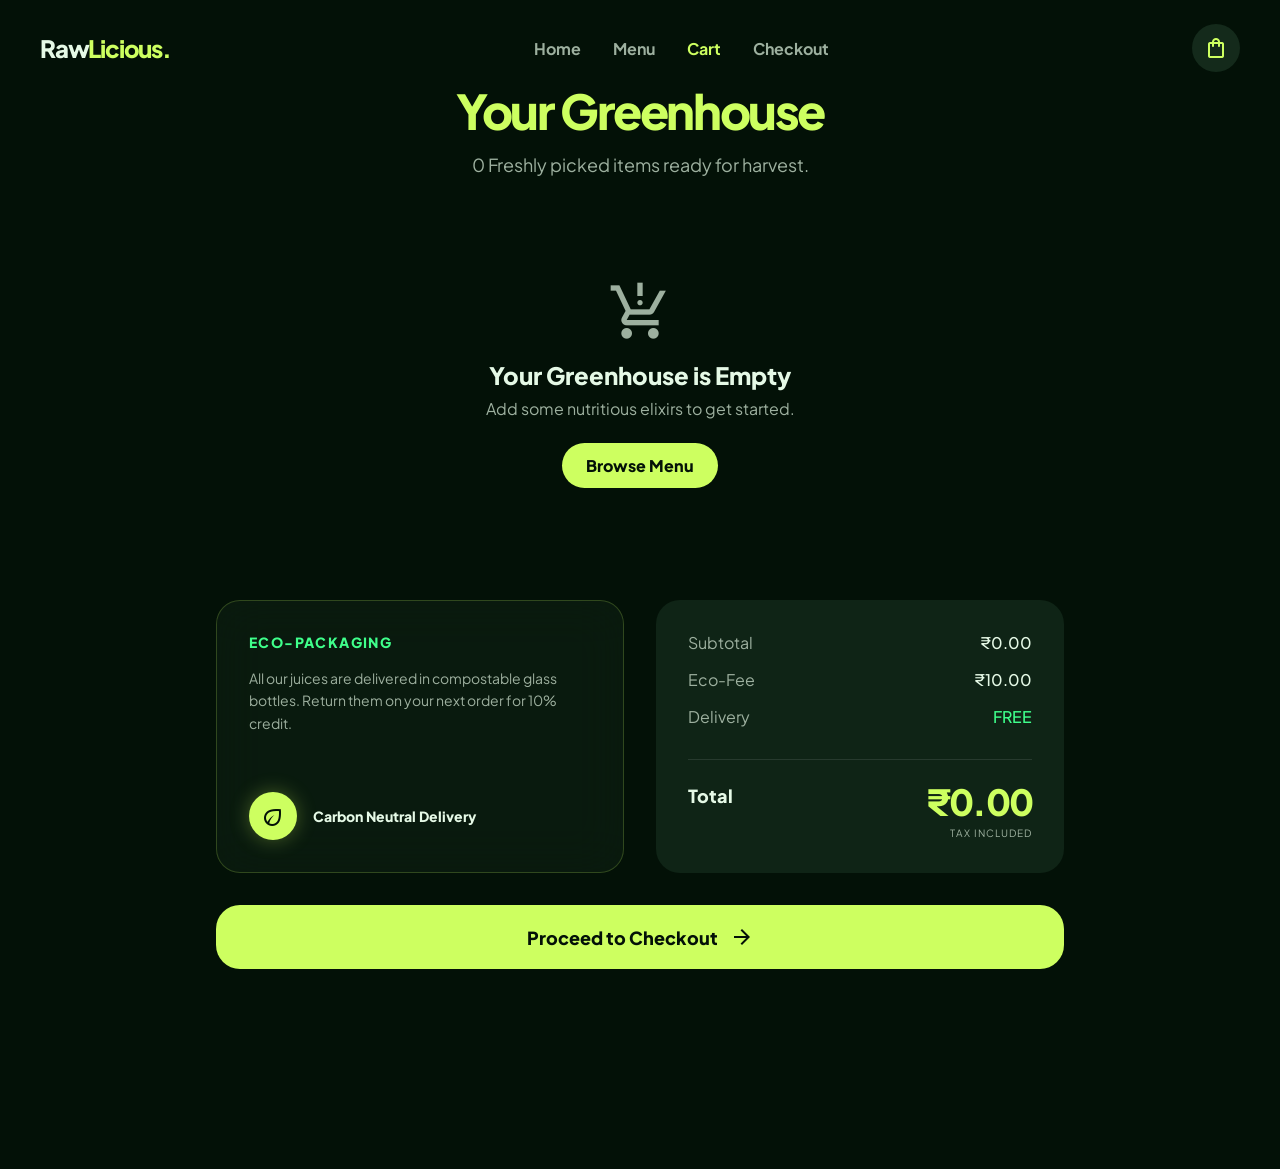
==== cart.html @ 03de0ec0 "first commit" ====
<!DOCTYPE html>
<html lang="en">
<head>
  <meta charset="UTF-8">
  <meta name="viewport" content="width=device-width, initial-scale=1.0">
  <title>Cart - Raw Licious</title>
  <link rel="stylesheet" href="css/styles.css">
  <style>
    .cart-grid {
      display: grid;
      grid-template-columns: 1fr;
      gap: 32px;
      margin-top: 48px;
    }
    @media(min-width: 768px) {
      .cart-grid { grid-template-columns: 1fr 1fr; }
    }
  </style>
</head>
<body>
  <!-- Navbar -->
  <nav class="navbar" id="navbar">
    <div class="nav-content">
      <a href="index.html" class="logo">Raw<span>Licious.</span></a>
      <div class="nav-links">
        <a href="index.html" class="nav-link">Home</a>
        <a href="menu.html" class="nav-link">Menu</a>
        <a href="cart.html" class="nav-link active">Cart</a>
        <a href="checkout.html" class="nav-link">Checkout</a>
      </div>
      <a href="cart.html" class="nav-cart">
        <span class="material-symbols-outlined">shopping_bag</span>
        <span class="cart-badge">3</span>
      </a>
    </div>
  </nav>

  <main class="pt-navbar section-padding">
    <div class="container container-sm">
      <div style="margin-bottom: 40px; text-align: center;">
        <h2 style="font-size: 3rem; font-weight: 900; color: var(--primary); margin-bottom: 12px; letter-spacing: -0.05em;">Your Greenhouse</h2>
        <p id="cartTitleCount" style="color: var(--on-surface-variant); font-size: 1.125rem;">0 Freshly picked items ready for harvest.</p>
      </div>

      <div class="flex flex-col gap-6" id="cartItems">
         <!-- Dynamic Cart Items Injected Here -->
      </div>

      <div class="cart-grid">
        <div class="glass-card flex flex-col justify-between" style="padding: 32px; border-color: rgba(205,255,96,0.2);">
          <div>
            <h4 style="font-size: 0.875rem; font-weight: 800; text-transform: uppercase; letter-spacing: 0.1em; color: var(--secondary); margin-bottom: 16px;">Eco-Packaging</h4>
            <p style="color: var(--on-surface-variant); font-size: 0.875rem; line-height: 1.6;">All our juices are delivered in compostable glass bottles. Return them on your next order for 10% credit.</p>
          </div>
          <div class="flex items-center gap-4" style="margin-top: 32px;">
            <div style="width: 48px; height: 48px; border-radius: 50%; background: var(--primary); color: var(--surface-dim); display: flex; align-items: center; justify-content: center; box-shadow: 0 0 20px rgba(205,255,96,0.3);">
              <span class="material-symbols-outlined">eco</span>
            </div>
            <span style="font-size: 0.875rem; font-weight: 800;">Carbon Neutral Delivery</span>
          </div>
        </div>

        <div style="background: var(--surface-container-high); padding: 32px; border-radius: 24px; display: flex; flex-direction: column; gap: 16px;">
          <div class="flex justify-between" style="color: var(--on-surface-variant);">
            <span>Subtotal</span>
            <span id="cartSubtotal" style="color: var(--on-surface); font-weight: 500;">₹0.00</span>
          </div>
          <div class="flex justify-between" style="color: var(--on-surface-variant);">
            <span>Eco-Fee</span>
            <span id="ecoFeeDisplay" style="color: var(--on-surface); font-weight: 500;">₹10.00</span>
          </div>
          <div class="flex justify-between" style="color: var(--on-surface-variant);">
            <span>Delivery</span>
            <span style="color: var(--secondary); font-weight: 500;">FREE</span>
          </div>
          
          <div class="flex justify-between items-end" style="padding-top: 24px; margin-top: 16px; border-top: 1px solid rgba(255,255,255,0.1);">
            <span style="font-size: 1.125rem; font-weight: 800;">Total</span>
            <div style="text-align: right;">
              <span id="cartTotal" style="display: block; font-size: 2.25rem; font-weight: 900; color: var(--primary); letter-spacing: -0.05em; line-height: 1;">₹0.00</span>
              <span style="font-size: 0.625rem; text-transform: uppercase; letter-spacing: 0.1em; color: var(--on-surface-variant);">Tax Included</span>
            </div>
          </div>
        </div>
      </div>

      <a href="checkout.html" class="btn-primary" style="width: 100%; margin-top: 32px; gap: 12px;">
        Proceed to Checkout
        <span class="material-symbols-outlined">arrow_forward</span>
      </a>
    </div>
  </main>

  <!-- Bottom Nav (Mobile) -->
  <nav class="bottom-nav">
    <a href="index.html" class="bottom-nav-item">
      <span class="material-symbols-outlined">home</span>
      <span>Home</span>
    </a>
    <a href="menu.html" class="bottom-nav-item">
      <span class="material-symbols-outlined">restaurant_menu</span>
      <span>Menu</span>
    </a>
    <a href="cart.html" class="bottom-nav-item active">
      <span class="material-symbols-outlined">shopping_cart</span>
      <span>Cart</span>
    </a>
    <a href="checkout.html" class="bottom-nav-item">
      <span class="material-symbols-outlined">credit_card</span>
      <span>Checkout</span>
    </a>
  </nav>

  <script src="js/main.js"></script>
</body>
</html>
---- css/styles.css ----
@import url('https://fonts.googleapis.com/css2?family=Plus+Jakarta+Sans:wght@400;500;700;800;900&display=swap');
@import url('https://fonts.googleapis.com/css2?family=Material+Symbols+Outlined:opsz,wght,FILL,GRAD@24,400,0,0');

:root {
  --primary: #cdff60;
  --primary-dim: #b4f012;
  --secondary: #3fff8b;
  --tertiary: #8ff2ff;
  --surface: #031107;
  --surface-dim: #031107;
  --surface-container-high: #0f2416;
  --surface-container-highest: #142a1b;
  --surface-container-low: #06170b;
  --surface-container-lowest: #000000;
  --on-surface: #e5f9e6;
  --on-surface-variant: #9db09f;
  --error: #ff7351;
  --error-dim: #d53d18;
  --outline-variant: #3b4c3e;
}

* {
  margin: 0;
  padding: 0;
  box-sizing: border-box;
}

html,
body {
  overflow-x: hidden;
  max-width: 100vw;
}

body {
  font-family: 'Plus Jakarta Sans', sans-serif;
  background-color: var(--surface);
  color: var(--on-surface);
  min-height: 100vh;
  padding-bottom: 120px;
}

::selection {
  background-color: var(--primary);
  color: #466100;
}

a {
  text-decoration: none;
  color: inherit;
}

button {
  cursor: pointer;
  border: none;
  background: none;
  font-family: inherit;
}

/* Typography */
.text-transparent {
  color: transparent;
}

.bg-clip-text {
  -webkit-background-clip: text;
  background-clip: text;
}

.bg-gradient-primary {
  background-image: linear-gradient(to bottom right, var(--primary), var(--secondary), var(--tertiary));
}

/* Layout Utilities */
.container {
  max-width: 1200px;
  margin: 0 auto;
  padding: 0 24px;
}

.container-sm {
  max-width: 896px;
  margin: 0 auto;
  padding: 0 24px;
}

.pt-navbar {
  padding-top: 96px;
}

/* Flexbox */
.flex {
  display: flex;
}

.flex-col {
  flex-direction: column;
}

.items-center {
  align-items: center;
}

.justify-between {
  justify-content: space-between;
}

.justify-center {
  justify-content: center;
}

.gap-2 {
  gap: 8px;
}

.gap-4 {
  gap: 16px;
}

.gap-6 {
  gap: 24px;
}

.gap-8 {
  gap: 32px;
}

/* Grid */
.grid {
  display: grid;
}

.grid-cols-1 {
  grid-template-columns: repeat(1, minmax(0, 1fr));
}

@media (min-width: 768px) {
  .md\:grid-cols-2 {
    grid-template-columns: repeat(2, minmax(0, 1fr));
  }

  .md\:grid-cols-3 {
    grid-template-columns: repeat(3, minmax(0, 1fr));
  }

  .md\:grid-cols-4 {
    grid-template-columns: repeat(4, minmax(0, 1fr));
  }

  .md\:row-span-2 {
    grid-row: span 2 / span 2;
  }

  .md\:col-span-2 {
    grid-column: span 2 / span 2;
  }
}

@media (min-width: 1024px) {
  .lg\:grid-cols-3 {
    grid-template-columns: repeat(3, minmax(0, 1fr));
  }
}

@media (min-width: 1280px) {
  .xl\:grid-cols-4 {
    grid-template-columns: repeat(4, minmax(0, 1fr));
  }
}

/* Glassmorphism Components */
.glass-card,
.glass-panel {
  background: rgba(20, 42, 27, 0.4);
  backdrop-filter: blur(24px);
  -webkit-backdrop-filter: blur(24px);
  border: 1px solid rgba(205, 255, 96, 0.1);
  border-radius: 24px;
}

/* Buttons */
.btn-primary {
  background-color: var(--primary);
  color: var(--surface-dim);
  padding: 20px 40px;
  border-radius: 24px;
  font-size: 1.125rem;
  font-weight: 800;
  transition: all 0.3s;
  display: inline-flex;
  align-items: center;
  justify-content: center;
}

.btn-primary:hover {
  box-shadow: 0 0 30px rgba(205, 255, 96, 0.3);
}

.btn-primary:active {
  transform: scale(0.95);
}

.btn-secondary {
  border: 1px solid rgba(255, 255, 255, 0.05);
  color: var(--on-surface);
  padding: 20px 40px;
  border-radius: 24px;
  font-size: 1.125rem;
  font-weight: 700;
  transition: all 0.3s;
  background: rgba(20, 42, 27, 0.4);
  backdrop-filter: blur(24px);
}

.btn-secondary:hover {
  background: var(--surface-container-high);
}

/* Form inputs */
.input-field {
  background-color: var(--surface-container-highest);
  border: 1px solid rgba(255, 255, 255, 0.1);
  color: var(--on-surface);
  border-radius: 24px;
  padding: 16px 24px;
  font-size: 1rem;
  outline: none;
  font-family: inherit;
  width: 100%;
}

.input-field:focus {
  box-shadow: 0 0 0 2px var(--primary);
}

/* Specific elements */
.text-glow {
  text-shadow: 0 0 20px rgba(205, 255, 96, 0.4);
}

.juice-pulse {
  animation: breathe 4s ease-in-out infinite;
}

@keyframes breathe {

  0%,
  100% {
    transform: scale(1);
  }

  50% {
    transform: scale(1.05);
  }
}

.no-scrollbar::-webkit-scrollbar {
  display: none;
}

.no-scrollbar {
  -ms-overflow-style: none;
  scrollbar-width: none;
}

.material-symbols-outlined {
  font-variation-settings: 'FILL' 0, 'wght' 400, 'GRAD' 0, 'opsz' 24;
}

/* Navbar */
.navbar {
  position: fixed;
  top: 0;
  width: 100%;
  padding: 24px;
  z-index: 50;
  transition: all 0.3s;
}

.navbar.scrolled {
  background: rgba(3, 17, 7, 0.8);
  backdrop-filter: blur(24px);
  padding: 16px 24px;
  border-bottom: 1px solid rgba(255, 255, 255, 0.05);
}

.nav-content {
  display: flex;
  justify-content: space-between;
  align-items: center;
  max-width: 1200px;
  margin: 0 auto;
}

.logo {
  font-weight: 900;
  font-size: 1.5rem;
  letter-spacing: -0.05em;
  color: var(--on-surface);
}

.logo span {
  color: var(--primary);
}

.nav-links {
  display: none;
  gap: 32px;
}

@media (min-width: 768px) {
  .nav-links {
    display: flex;
  }
}

.nav-link {
  font-weight: 700;
  color: var(--on-surface-variant);
  transition: color 0.3s;
}

.nav-link:hover,
.nav-link.active {
  color: var(--primary);
}

.nav-cart {
  position: relative;
  width: 48px;
  height: 48px;
  display: flex;
  align-items: center;
  justify-content: center;
  background: var(--surface-container-highest);
  border-radius: 50%;
  color: var(--primary);
  transition: all 0.3s;
}

.nav-cart:hover {
  background: var(--primary);
  color: var(--surface-dim);
}

.cart-badge {
  position: absolute;
  top: 0;
  right: 0;
  background: var(--error);
  color: #fff;
  font-size: 0.65rem;
  font-weight: 900;
  width: 18px;
  height: 18px;
  display: flex;
  align-items: center;
  justify-content: center;
  border-radius: 50%;
  border: 2px solid var(--surface);
}

/* Bottom Nav */
.bottom-nav {
  position: fixed;
  bottom: 24px;
  left: 50%;
  transform: translateX(-50%);
  z-index: 50;
  display: flex;
  align-items: center;
  gap: 8px;
  padding: 12px;
  background: rgba(20, 42, 27, 0.7);
  backdrop-filter: blur(24px);
  border: 1px solid rgba(255, 255, 255, 0.1);
  border-radius: 9999px;
}

@media (min-width: 768px) {
  .bottom-nav {
    display: none;
  }
}

.bottom-nav-item {
  display: flex;
  flex-direction: column;
  align-items: center;
  padding: 12px 24px;
  border-radius: 9999px;
  color: var(--on-surface-variant);
  transition: all 0.3s;
  gap: 4px;
}

.bottom-nav-item.active {
  background: var(--primary);
  color: var(--surface-dim);
}

.bottom-nav-item span {
  font-size: 0.75rem;
  font-weight: 700;
}

/* Home Page Utilities */
.hero-section {
  position: relative;
  min-height: 751px;
  display: flex;
  align-items: center;
  justify-content: center;
  overflow: hidden;
  padding: 0 24px;
}

.hero-bg {
  position: absolute;
  inset: 0;
  z-index: 0;
}

.hero-bg img {
  width: 100%;
  height: 100%;
  object-fit: cover;
  opacity: 0.4;
  transform: scale(1.1);
}

.hero-overlay {
  position: absolute;
  inset: 0;
  background: linear-gradient(to bottom, transparent, rgba(3, 17, 7, 0.6), var(--surface));
}

.hero-content {
  position: relative;
  z-index: 10;
  text-align: center;
  max-width: 896px;
  margin: 0 auto;
}

.hero-badge {
  display: inline-block;
  padding: 6px 16px;
  border-radius: 9999px;
  background: rgba(205, 255, 96, 0.1);
  border: 1px solid rgba(205, 255, 96, 0.2);
  color: var(--primary);
  font-size: 0.875rem;
  font-weight: 800;
  text-transform: uppercase;
  letter-spacing: 0.1em;
  margin-bottom: 24px;
}

.hero-title {
  font-size: 3rem;
  font-weight: 900;
  letter-spacing: -0.05em;
  color: var(--on-surface);
  line-height: 1.1;
  margin-bottom: 32px;
}

@media(min-width: 768px) {
  .hero-title {
    font-size: 6rem;
    line-height: 0.9;
  }
}

.hero-desc {
  font-size: 1.125rem;
  color: var(--on-surface-variant);
  max-width: 672px;
  margin: 0 auto 48px;
  line-height: 1.6;
}

@media(min-width: 768px) {
  .hero-desc {
    font-size: 1.25rem;
  }
}

.section-padding {
  padding: 80px 24px;
}

.bg-surface-low {
  background: var(--surface-container-low);
}

/* Menu Categories */
.category-nav {
  display: flex;
  gap: 16px;
  margin-bottom: 40px;
  overflow-x: auto;
  padding-bottom: 16px;
}

.category-btn {
  padding: 8px 24px;
  border-radius: 999px;
  font-weight: 800;
  font-size: 0.8125rem;
  white-space: nowrap;
  transition: all 0.3s cubic-bezier(0.4, 0, 0.2, 1);
  background: rgba(255, 255, 255, 0.03);
  color: var(--on-surface-variant);
  backdrop-filter: blur(12px);
  border: 1px solid rgba(255, 255, 255, 0.05);
}

.category-btn:hover {
  color: var(--primary);
  background: rgba(205, 255, 96, 0.05);
  border-color: rgba(205, 255, 96, 0.2);
  transform: translateY(-2px);
}

.category-btn.active {
  background: rgba(205, 255, 96, 0.15);
  color: var(--primary);
  border: 1px solid rgba(205, 255, 96, 0.5);
  box-shadow: 0 4px 20px rgba(205, 255, 96, 0.15);
}

/* Menu items */
.menu-item {
  position: relative;
  display: flex;
  flex-direction: column;
  height: 100%;
}

.menu-img-wrap {
  position: relative;
  aspect-ratio: 4/5;
  border-radius: 24px;
  overflow: hidden;
  margin-bottom: 24px;
  padding: 4px;
}

.menu-img-wrap img {
  width: 100%;
  height: 100%;
  object-fit: cover;
  border-radius: 20px;
  transition: transform 0.7s;
}

.menu-item:hover .menu-img-wrap img {
  transform: scale(1.05);
}

.size-selector {
  display: flex;
  flex-wrap: wrap;
  gap: 6px;
  margin-top: auto;
  margin-bottom: 16px;
}

.size-btn {
  padding: 6px 12px;
  border-radius: 8px;
  font-size: 0.75rem;
  font-weight: 700;
  color: var(--on-surface-variant);
  background: rgba(255, 255, 255, 0.05);
  border: 1px solid rgba(255, 255, 255, 0.05);
  transition: all 0.2s;
  white-space: nowrap;
}

.size-btn:hover {
  background: rgba(255, 255, 255, 0.1);
}

.size-btn.active {
  background: var(--primary);
  border-color: var(--primary);
  color: var(--surface-dim);
}

/* Infinite Scrolling Marquee */
.marquee-container {
  overflow-x: auto;
  width: 100%;
  position: relative;
  -webkit-mask-image: linear-gradient(to right, transparent, black 10%, black 90%, transparent);
  mask-image: linear-gradient(to right, transparent, black 10%, black 90%, transparent);
  scroll-behavior: smooth;
  scroll-snap-type: x mandatory;
}

.marquee-content {
  display: flex;
  width: max-content;
}

/* Category Row Modern UI/UX Layout */
.category-row-wrapper {
  display: flex;
  flex-direction: column;
  gap: 24px;
}

.category-marquee-wrapper {
  width: 100%;
  min-width: 0;
}

/* Base Mobile-First Styles for Components */

/* Category Side Card */
.category-side-card {
  display: flex;
  flex-direction: row;
  align-items: center;
  gap: 12px;
  padding: 12px;
  border-radius: 16px;
  width: 100%;
  box-sizing: border-box;
  position: relative;
  overflow: hidden;
}

.category-img-container {
  width: 80px;
  height: 80px;
  flex-shrink: 0;
  border-radius: 12px;
  overflow: hidden;
  box-shadow: 0 4px 12px rgba(0, 0, 0, 0.5);
  position: relative;
  z-index: 1;
}

.category-content {
  flex: 1;
  display: flex;
  flex-direction: column;
  position: relative;
  z-index: 1;
  min-width: 0;
  /* Prevents flex blowout on text */
}

.category-title {
  font-size: 1.125rem;
  font-weight: 900;
  color: #fff;
  margin-bottom: 2px;
  line-height: 1.2;
  white-space: nowrap;
  overflow: hidden;
  text-overflow: ellipsis;
}

.category-desc {
  font-size: 0.75rem;
  color: rgba(255, 255, 255, 0.7);
  margin-bottom: 8px;
  display: -webkit-box;
  -webkit-line-clamp: 2;
  -webkit-box-orient: vertical;
  overflow: hidden;
}

.category-tags {
  display: none;
}

.category-btn {
  display: inline-flex;
  align-items: center;
  gap: 4px;
  color: #000;
  background: var(--primary, #cdff60);
  padding: 6px 12px;
  border-radius: 999px;
  font-weight: 800;
  font-size: 0.75rem;
  width: fit-content;
  transition: transform 0.2s ease;
}

/* Marquee Product Card */
.marquee-product-card {
  min-width: 140px;
  width: 140px;
  padding: 10px;
  border-radius: 16px;
  margin-right: 12px;
  display: flex;
  flex-direction: column;
  justify-content: space-between;
  box-sizing: border-box;
  scroll-snap-align: start;
}

.marquee-product-img {
  width: 100%;
  height: 100px;
  object-fit: cover;
  border-radius: 12px;
}

.marquee-product-title {
  font-size: 0.875rem;
  white-space: normal;
}

/* Menu Page Grid Item Card */
.menu-item-card {
  display: flex;
  flex-direction: row;
  align-items: center;
  gap: 16px;
  padding: 12px;
  border-radius: 16px;
  height: 100%;
}

.menu-item-img-wrap {
  width: 100px;
  height: 100px;
  flex-shrink: 0;
  border-radius: 12px;
  overflow: hidden;
  padding: 0;
  margin-bottom: 0;
}

.menu-item-img-wrap img {
  border-radius: 12px;
}

.menu-item-content {
  flex: 1;
  display: flex;
  flex-direction: column;
}

.menu-item-title {
  font-size: 1.125rem;
  margin-bottom: 4px;
}

.menu-item-desc {
  font-size: 0.75rem;
  margin-bottom: 12px;
}

.menu-item-price-row {
  margin-top: auto;
}

@media (min-width: 768px) {

  /* Menu Page Item */
  .menu-item-card {
    flex-direction: column;
    align-items: stretch;
    padding: 24px;
    border-radius: 32px;
  }

  .menu-item-img-wrap {
    width: 100%;
    aspect-ratio: 4/5;
    height: auto;
    border-radius: 24px;
    padding: 0;
    margin-bottom: 24px;
    overflow: hidden;
  }

  .menu-item-img-wrap img {
    border-radius: 24px;
    transition: transform 0.7s;
  }
  
  .menu-item-card:hover .menu-item-img-wrap img {
    transform: scale(1.05);
  }

  .menu-item-title {
    font-size: 1.25rem;
    margin-bottom: 8px;
  }

  .menu-item-desc {
    font-size: 0.875rem;
    margin-bottom: 16px;
  }

  /* Marquee Item */
  .marquee-product-card {
    min-width: 260px;
    width: 260px;
    padding: 16px;
    border-radius: 20px;
    margin-right: 20px;
  }

  .marquee-product-img {
    height: 100%;
    aspect-ratio: 1;
  }

  .marquee-product-title {
    font-size: 1.125rem;
  }
}

@media (min-width: 1024px) {
  .category-row-wrapper {
    flex-direction: row;
    align-items: stretch;
  }

  .category-side-card {
    flex-direction: column;
    justify-content: space-between;
    align-items: stretch;
    min-width: 320px;
    max-width: 320px;
    padding: 32px;
    border-radius: 32px;
  }

  .category-img-container {
    width: 64px;
    height: 64px;
    border-radius: 16px;
    margin-bottom: 24px;
  }

  .category-content {
    flex: none;
  }

  .category-title {
    font-size: 2rem;
    margin-bottom: 12px;
  }

  .category-desc {
    font-size: 1rem;
    margin-bottom: 32px;
    -webkit-line-clamp: unset;
  }

  .category-tags {
    display: flex;
    flex-direction: column;
    gap: 12px;
    margin-bottom: 32px;
  }

  .category-btn {
    margin-top: auto;
    padding: 14px 28px;
    font-size: 0.875rem;
  }

  .category-marquee-wrapper {
    flex: 1;
  }
}

.group-hover-scale {
  transition: transform 0.5s ease;
}

.category-side-card:hover .group-hover-scale {
  transform: scale(1.1);
}

/* Custom Dropdown Styling (Cart Page) */
.custom-details-dropdown summary::-webkit-details-marker {
  display: none;
}
.custom-details-dropdown summary {
  list-style: none;
  user-select: none;
}
.custom-details-dropdown summary:focus {
  outline: none;
}
.custom-details-dropdown[open] summary span {
  transform: rotate(180deg);
}
.custom-details-dropdown summary span {
  transition: transform 0.3s ease;
}
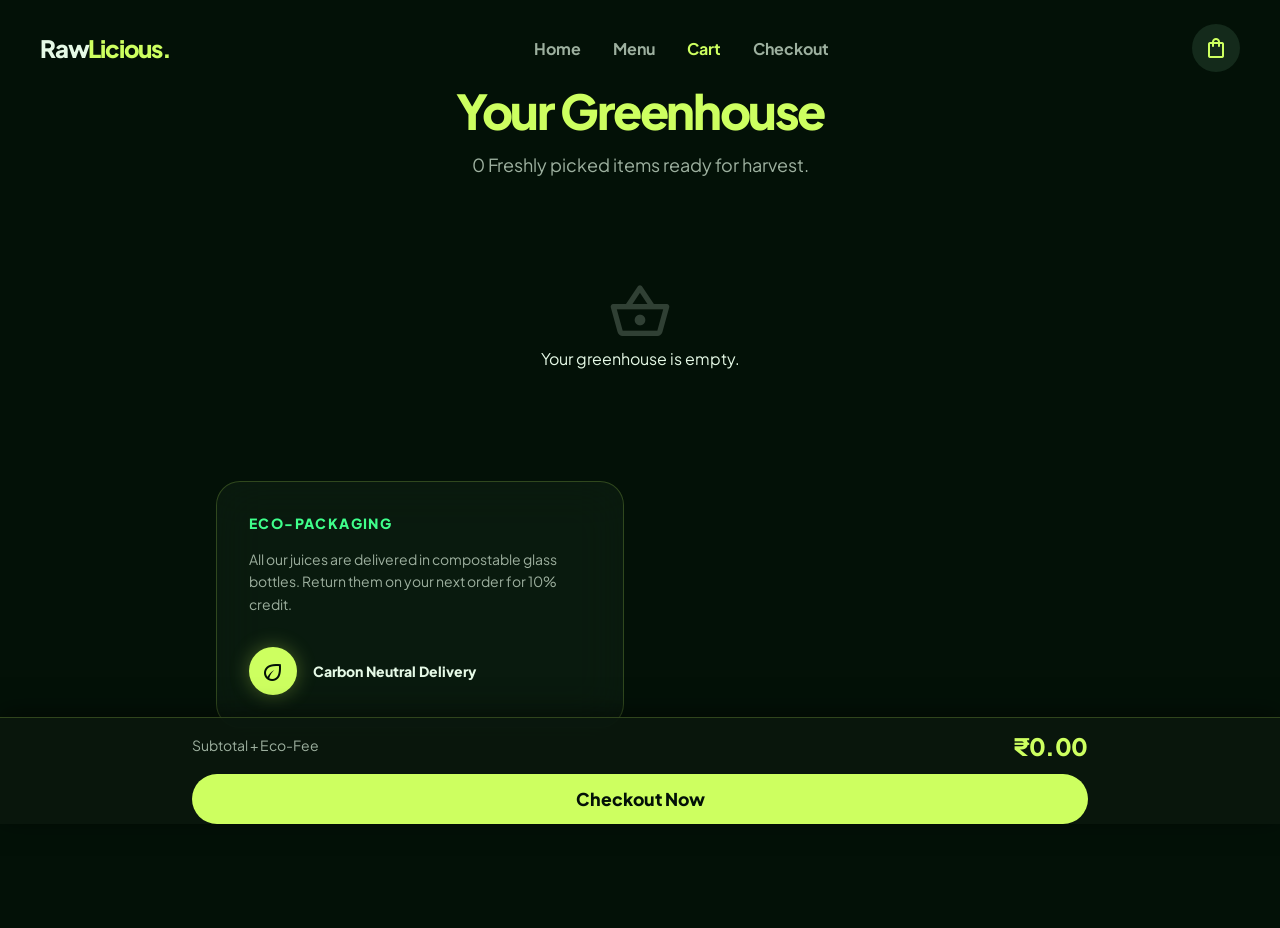
==== commit 9fb70d6a: "Implement mobile-first architectural updates: 2-column responsive product grids, Menu page Customiza" ====
--- a/cart.html
+++ b/cart.html
@@ -60,34 +60,26 @@
           </div>
         </div>
 
-        <div style="background: var(--surface-container-high); padding: 32px; border-radius: 24px; display: flex; flex-direction: column; gap: 16px;">
-          <div class="flex justify-between" style="color: var(--on-surface-variant);">
-            <span>Subtotal</span>
-            <span id="cartSubtotal" style="color: var(--on-surface); font-weight: 500;">₹0.00</span>
+        <div style="padding-bottom: 240px;"> <!-- Buffer for sticky bar --> 
+        </div>
+      </div>
+    </div>
+    
+    <!-- Sticky Summary Bar -->
+    <div style="position: fixed; bottom: 76px; left: 0; right: 0; background: rgba(10,24,14,0.9); backdrop-filter: blur(16px); -webkit-backdrop-filter: blur(16px); border-top: 1px solid rgba(205,255,96,0.2); padding: 16px 24px env(safe-area-inset-bottom, 16px) 24px; z-index: 900; box-shadow: 0 -4px 24px rgba(0,0,0,0.5);">
+      <div class="container container-sm" style="padding: 0;">
+        <div class="flex justify-between items-end" style="margin-bottom: 16px;">
+          <div>
+            <span style="font-size: 0.875rem; color: var(--on-surface-variant);">Subtotal + Eco-Fee</span>
           </div>
-          <div class="flex justify-between" style="color: var(--on-surface-variant);">
-            <span>Eco-Fee</span>
-            <span id="ecoFeeDisplay" style="color: var(--on-surface); font-weight: 500;">₹10.00</span>
-          </div>
-          <div class="flex justify-between" style="color: var(--on-surface-variant);">
-            <span>Delivery</span>
-            <span style="color: var(--secondary); font-weight: 500;">FREE</span>
-          </div>
-          
-          <div class="flex justify-between items-end" style="padding-top: 24px; margin-top: 16px; border-top: 1px solid rgba(255,255,255,0.1);">
-            <span style="font-size: 1.125rem; font-weight: 800;">Total</span>
-            <div style="text-align: right;">
-              <span id="cartTotal" style="display: block; font-size: 2.25rem; font-weight: 900; color: var(--primary); letter-spacing: -0.05em; line-height: 1;">₹0.00</span>
-              <span style="font-size: 0.625rem; text-transform: uppercase; letter-spacing: 0.1em; color: var(--on-surface-variant);">Tax Included</span>
-            </div>
+          <div style="text-align: right;">
+            <span id="cartTotal" style="display: block; font-size: 1.5rem; font-weight: 900; color: var(--primary); letter-spacing: -0.02em; line-height: 1;">₹0.00</span>
           </div>
         </div>
+        <a href="checkout.html" class="btn-primary" style="width: 100%; border-radius: 999px; padding: 14px; font-size: 1.1rem; justify-content: center;">
+          Checkout Now
+        </a>
       </div>
-
-      <a href="checkout.html" class="btn-primary" style="width: 100%; margin-top: 32px; gap: 12px;">
-        Proceed to Checkout
-        <span class="material-symbols-outlined">arrow_forward</span>
-      </a>
     </div>
   </main>
 
--- a/css/styles.css
+++ b/css/styles.css
@@ -788,7 +788,7 @@
     border-radius: 24px;
     transition: transform 0.7s;
   }
-  
+
   .menu-item-card:hover .menu-item-img-wrap img {
     transform: scale(1.05);
   }
@@ -890,16 +890,224 @@
 .custom-details-dropdown summary::-webkit-details-marker {
   display: none;
 }
+
 .custom-details-dropdown summary {
   list-style: none;
   user-select: none;
 }
+
 .custom-details-dropdown summary:focus {
   outline: none;
 }
-.custom-details-dropdown[open] summary span {
+
+.custom-details-dropdown[open] summary span:last-child {
   transform: rotate(180deg);
 }
-.custom-details-dropdown summary span {
+
+.custom-details-dropdown summary span:last-child {
+  display: inline-block;
   transition: transform 0.3s ease;
+}
+
+/* Smart Checkout Modal Styles */
+.modal-overlay {
+  position: fixed;
+  inset: 0;
+  background: rgba(0, 0, 0, 0.8);
+  backdrop-filter: blur(12px);
+  z-index: 10000;
+  display: none;
+  align-items: center;
+  justify-content: center;
+  padding: 20px;
+}
+
+.modal-overlay.active {
+  display: flex;
+}
+
+.checkout-modal-card {
+  width: 100%;
+  max-width: 480px;
+  max-height: 90vh;
+  overflow-y: auto;
+  border-radius: 32px;
+  background: rgba(15, 36, 22, 0.95);
+  border: 1px solid rgba(205, 255, 96, 0.2);
+  padding: 32px;
+  position: relative;
+  box-shadow: 0 24px 64px rgba(0, 0, 0, 0.5);
+}
+
+.modal-step {
+  display: none;
+  animation: fadeIn 0.4s ease;
+}
+
+.modal-step.active {
+  display: block;
+}
+
+.address-option-card {
+  background: rgba(255, 255, 255, 0.05);
+  border: 1px solid rgba(255, 255, 255, 0.1);
+  border-radius: 16px;
+  padding: 16px;
+  margin-bottom: 12px;
+  cursor: pointer;
+  transition: all 0.3s;
+}
+
+.address-option-card:hover {
+  background: rgba(205, 255, 96, 0.05);
+  border-color: rgba(205, 255, 96, 0.3);
+}
+
+.address-option-card.selected {
+  background: rgba(205, 255, 96, 0.1);
+  border-color: var(--primary);
+}
+
+.loyalty-banner {
+  background: linear-gradient(135deg, rgba(205, 255, 96, 0.15), transparent);
+  border-radius: 16px;
+  padding: 16px;
+  margin-bottom: 24px;
+  border: 1px solid rgba(205, 255, 96, 0.2);
+}
+
+.checkout-input {
+  width: 100%;
+  background: rgba(0, 0, 0, 0.3);
+  border: 1px solid rgba(255, 255, 255, 0.1);
+  border-radius: 12px;
+  padding: 12px 16px;
+  color: #fff;
+  margin-bottom: 20px;
+  outline: none;
+  transition: border-color 0.3s;
+}
+
+.checkout-input:focus {
+  border-color: var(--primary);
+}
+
+@keyframes fadeIn {
+  from {
+    opacity: 0;
+    transform: translateY(10px);
+  }
+
+  to {
+    opacity: 1;
+    transform: translateY(0);
+  }
+}
+
+/* --- Bottom Sheet Customization Flow --- */
+.bottom-sheet-overlay {
+  position: fixed;
+  inset: 0;
+  background: rgba(0, 0, 0, 0.6);
+  backdrop-filter: blur(8px);
+  -webkit-backdrop-filter: blur(8px);
+  z-index: 10000;
+  opacity: 0;
+  pointer-events: none;
+  transition: opacity 0.3s ease;
+  display: flex;
+  align-items: flex-end;
+}
+
+.bottom-sheet-overlay.show {
+  opacity: 1;
+  pointer-events: auto;
+}
+
+.bottom-sheet-content {
+  width: 100%;
+  max-height: 85vh;
+  background: rgba(10, 24, 14, 0.95);
+  border-top-left-radius: 32px;
+  border-top-right-radius: 32px;
+  border-top: 1px solid rgba(205, 255, 96, 0.2);
+  padding: 24px 24px 0 24px;
+  transform: translateY(100%);
+  transition: transform 0.4s cubic-bezier(0.2, 0.8, 0.2, 1);
+  display: flex;
+  flex-direction: column;
+}
+
+.bottom-sheet-overlay.show .bottom-sheet-content {
+  transform: translateY(0);
+}
+
+.sheet-drag-handle {
+  width: 40px;
+  height: 4px;
+  background: rgba(255, 255, 255, 0.2);
+  border-radius: 4px;
+  margin: 0 auto 24px auto;
+}
+
+.sheet-scroll-area {
+  overflow-y: auto;
+  padding-bottom: 24px;
+}
+
+.segment-btn {
+  background: rgba(255, 255, 255, 0.05);
+  color: var(--on-surface);
+  border: 1px solid rgba(255, 255, 255, 0.1);
+  transition: all 0.2s ease;
+}
+
+.segment-btn.active {
+  background: rgba(205, 255, 96, 0.15);
+  color: var(--primary);
+  border-color: var(--primary);
+}
+
+.chip-btn {
+  background: transparent;
+  color: var(--on-surface);
+  transition: all 0.2s ease;
+}
+
+.chip-btn.active {
+  background: var(--primary);
+  color: #000;
+  border-color: var(--primary) !important;
+}
+
+.sheet-bottom-sticky {
+  position: sticky;
+  bottom: 0;
+  background: linear-gradient(to top, rgba(10, 24, 14, 1) 50%, rgba(10, 24, 14, 0));
+  padding: 24px 0 env(safe-area-inset-bottom, 24px) 0;
+  margin-top: auto;
+}
+
+/* --- 2-Column Product Grid --- */
+.product-grid-2col {
+  display: grid;
+  grid-template-columns: repeat(2, 1fr);
+  gap: 16px;
+}
+
+.product-grid-card {
+  display: flex;
+  flex-direction: column;
+  background: rgba(255, 255, 255, 0.03);
+  border: 1px solid rgba(255, 255, 255, 0.08);
+  border-radius: 16px;
+  padding: 12px;
+  position: relative;
+}
+
+@media (min-width: 768px) {
+  .product-grid-2col {
+    grid-template-columns: repeat(3, 1fr);
+    gap: 24px;
+  }
 }
